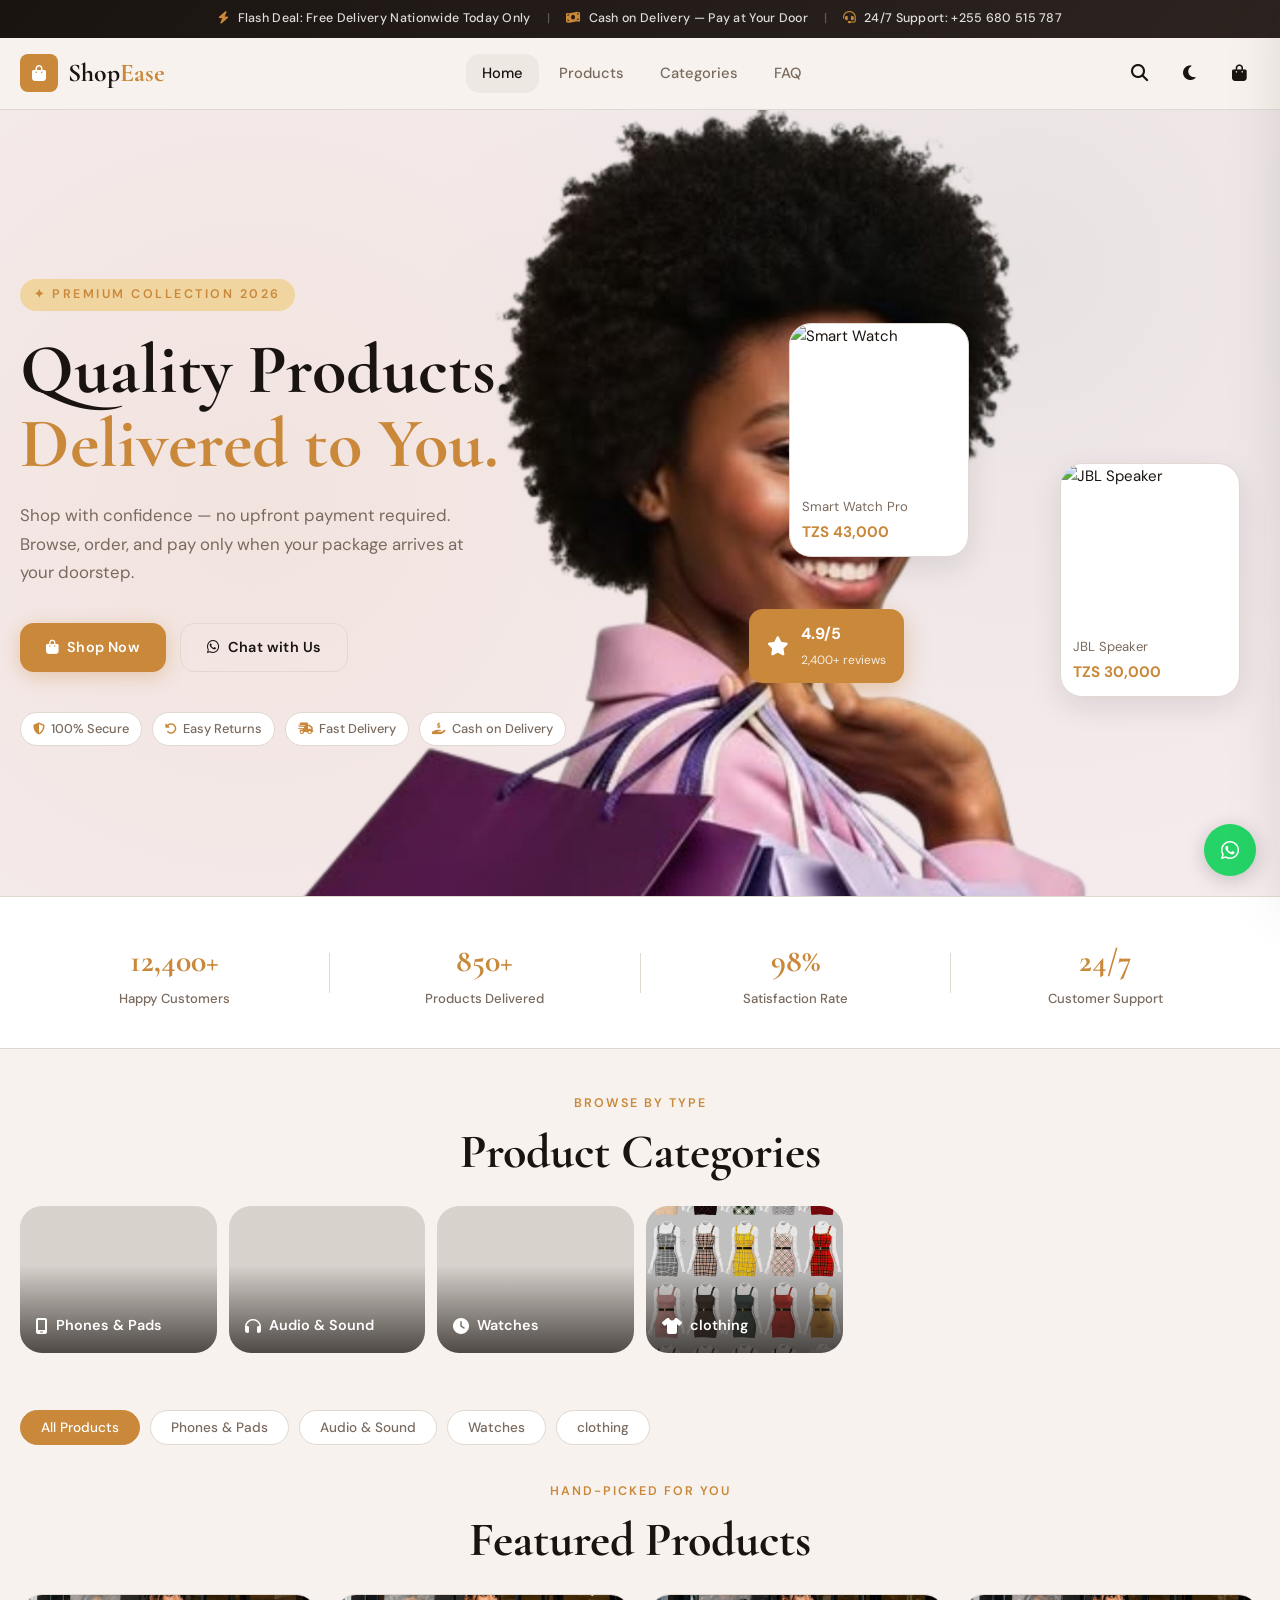
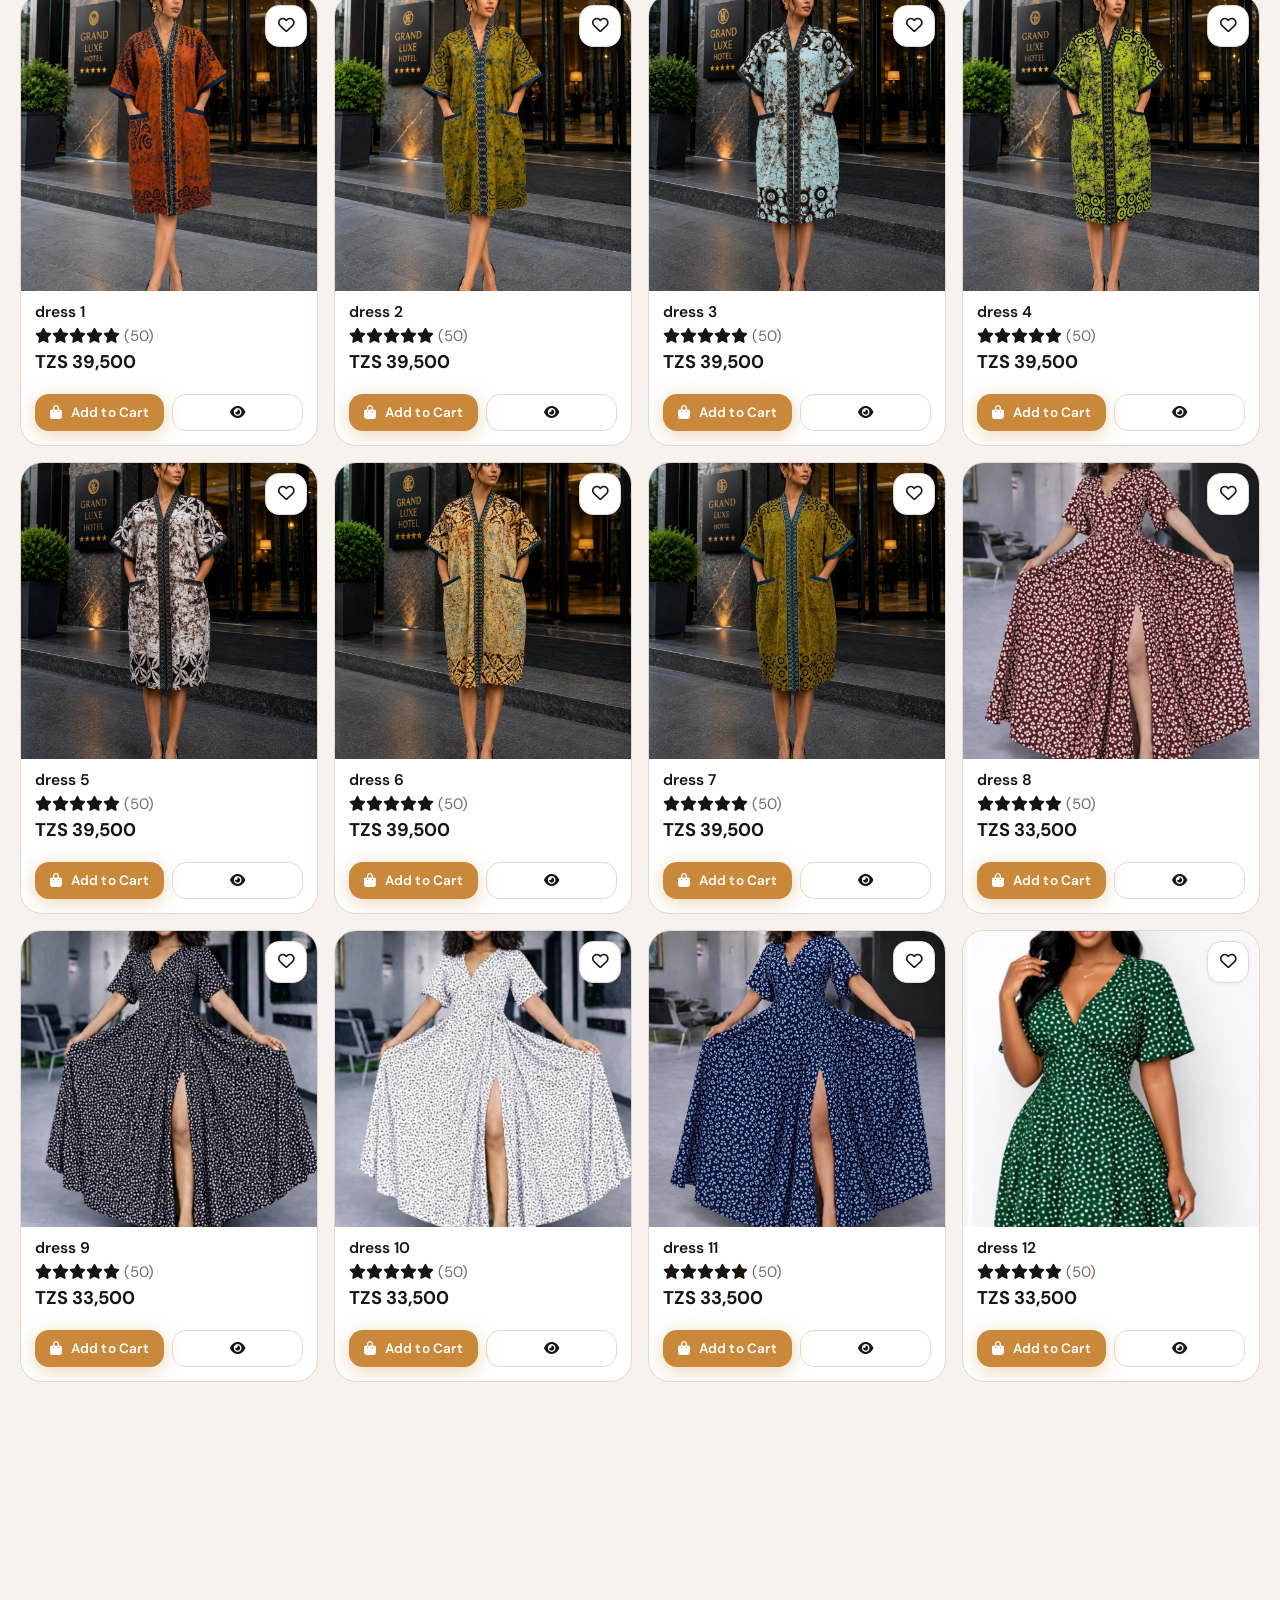
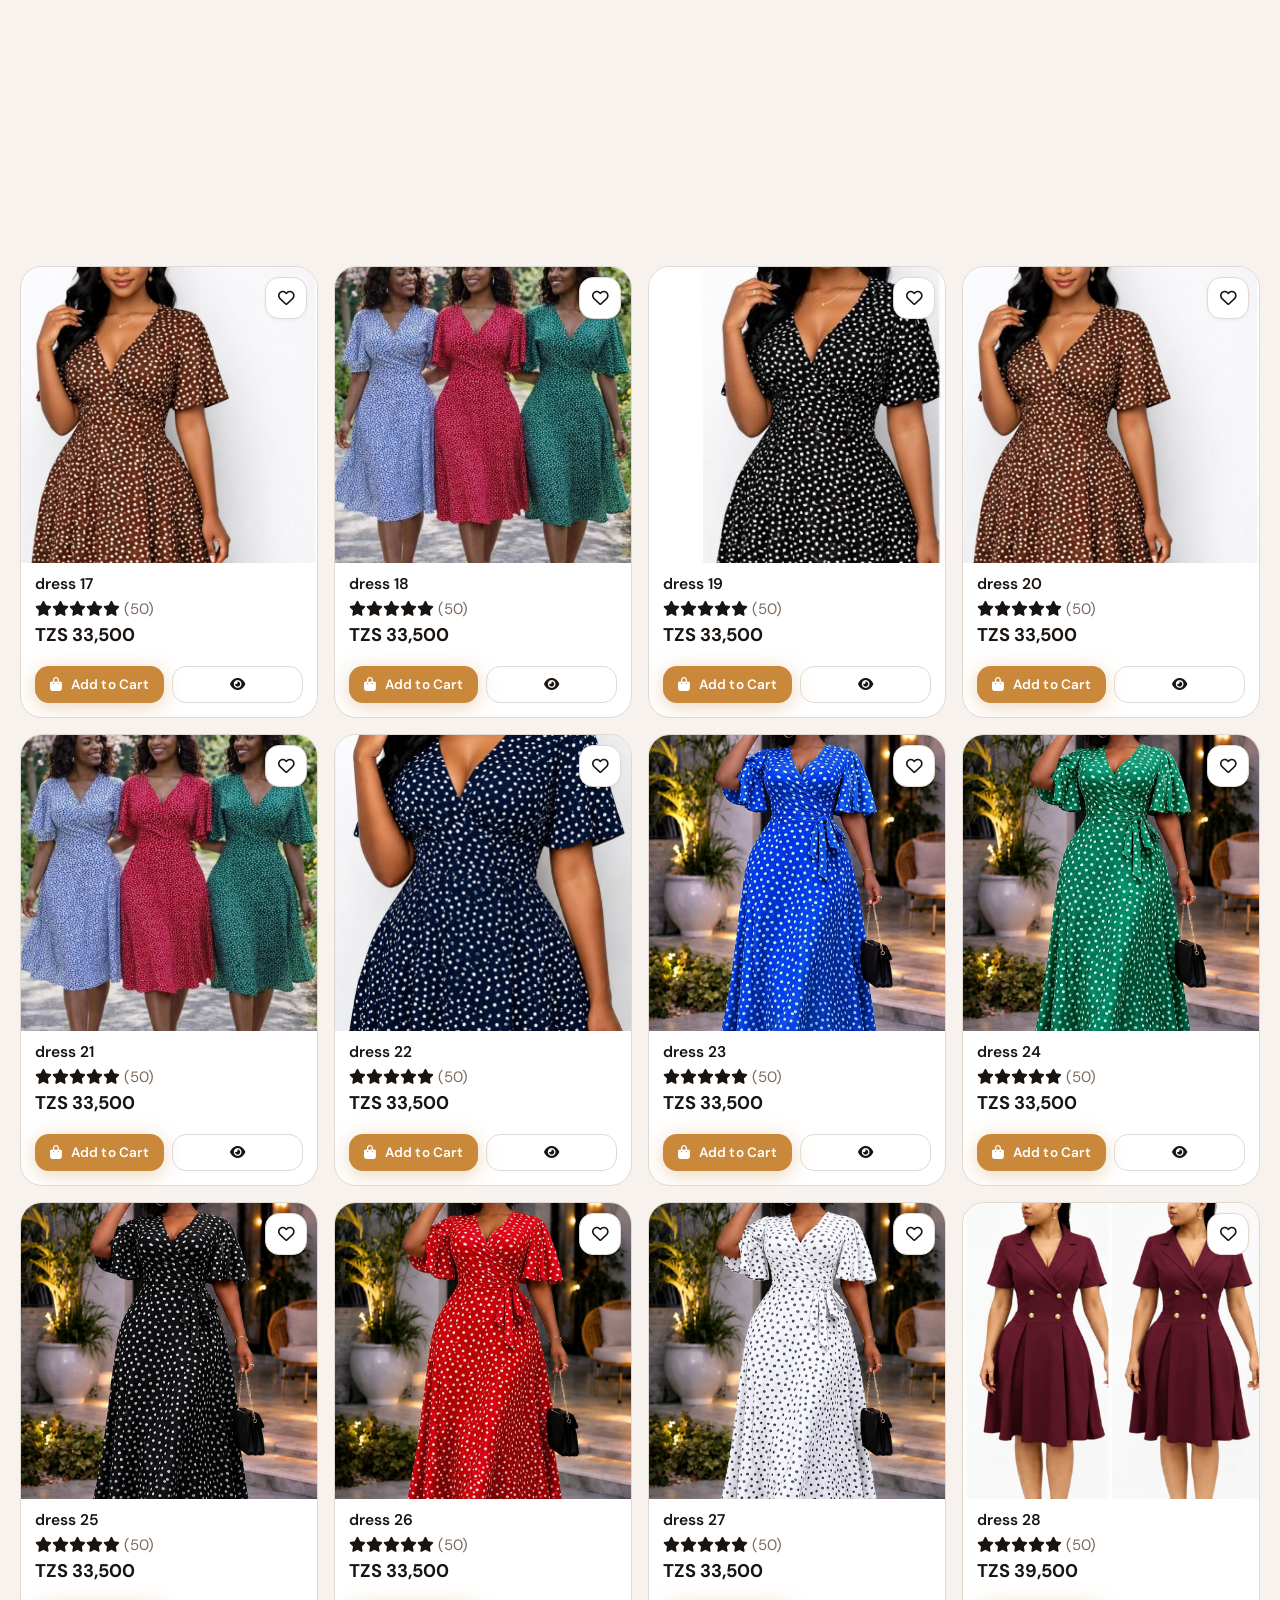
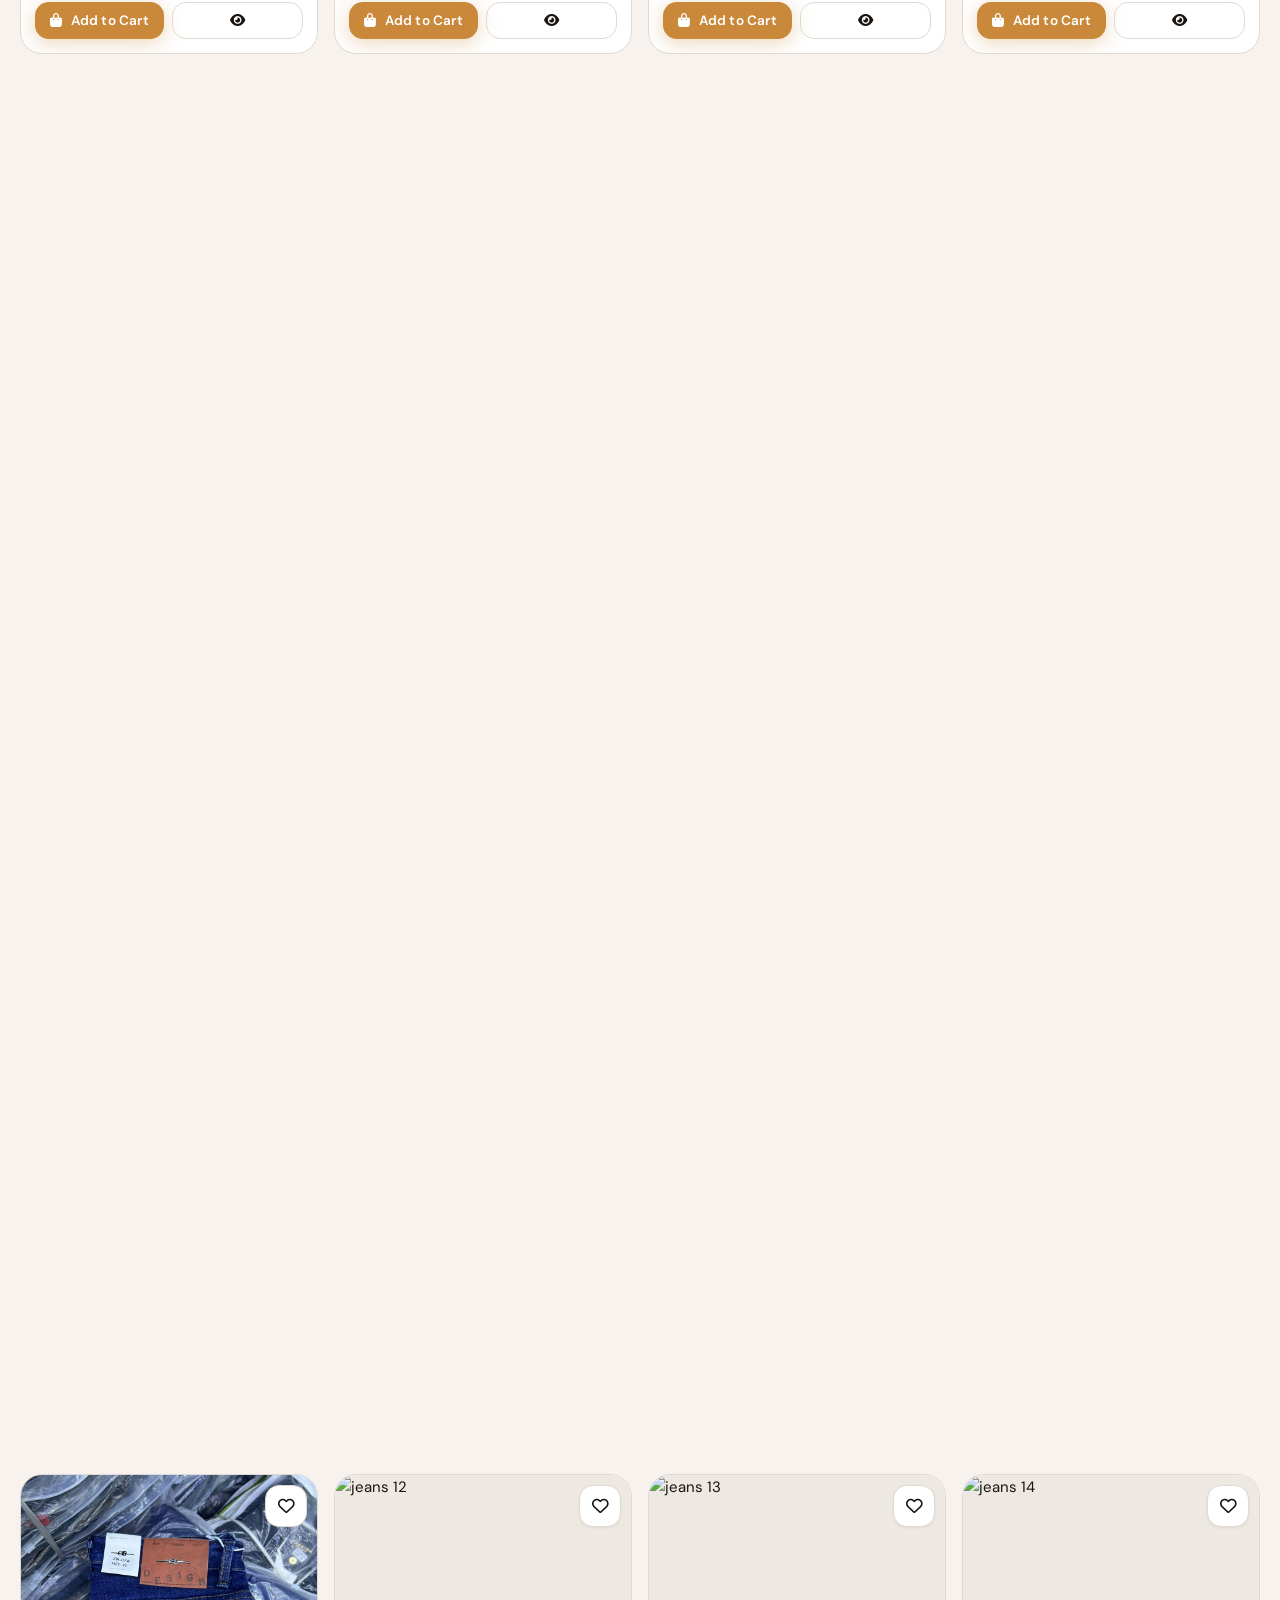
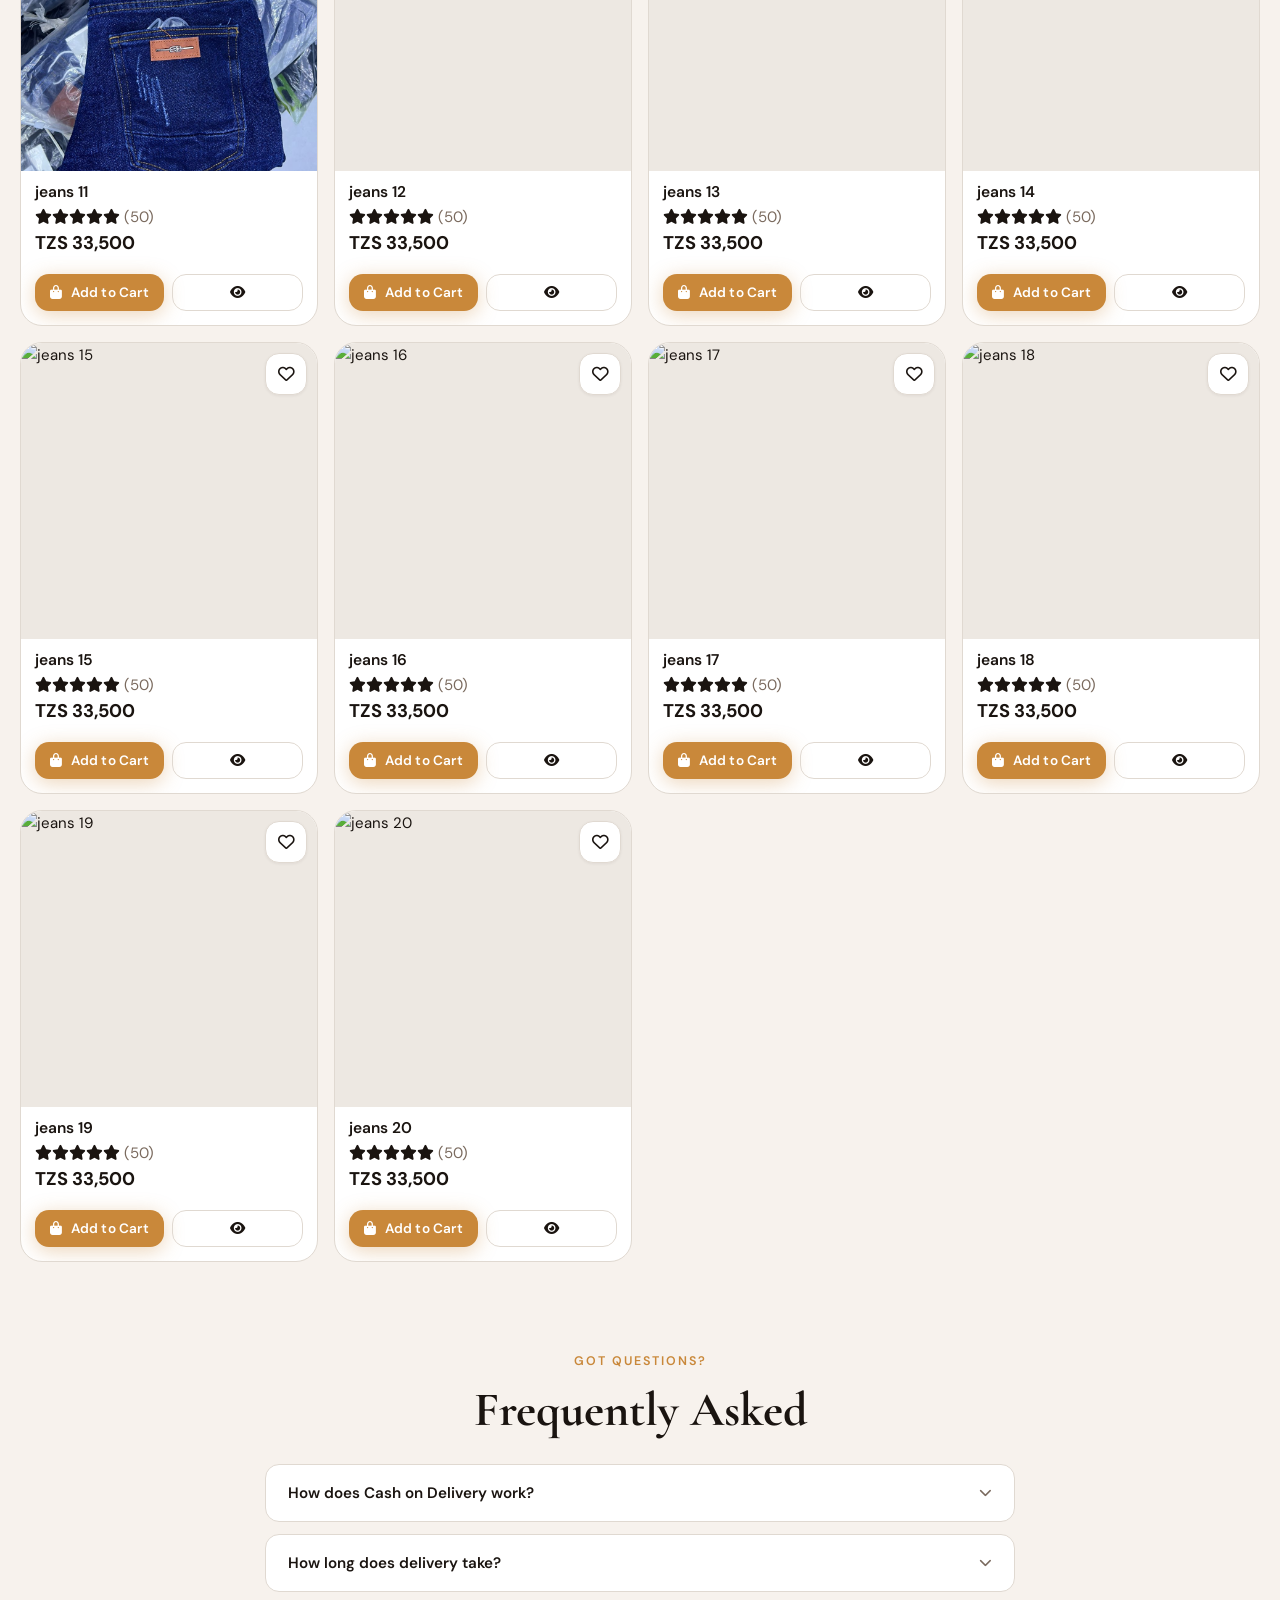
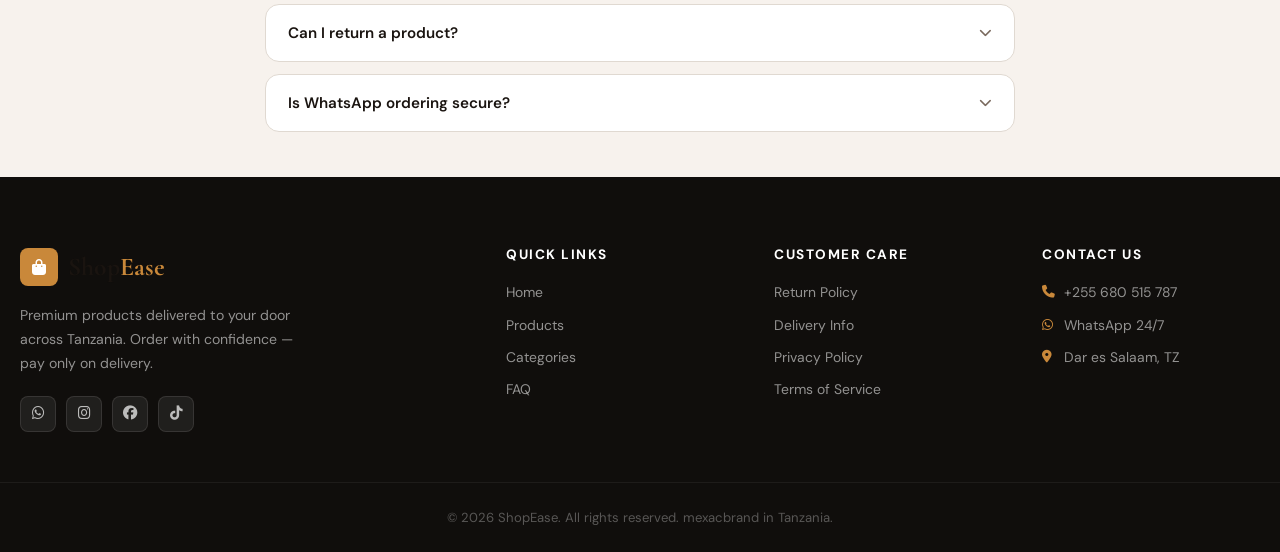
==== index.html @ 26df4ace "Add files via upload" ====
<!DOCTYPE html>
<html lang="en">
<head>
  <meta charset="UTF-8">
  <meta name="viewport" content="width=device-width, initial-scale=1.0">
  <title>ShopEase | Premium Delivery</title>
  <link href="https://fonts.googleapis.com/css2?family=Cormorant+Garamond:wght@400;500;600;700&family=DM+Sans:wght@300;400;500;600&display=swap" rel="stylesheet">
  <link rel="stylesheet" href="https://cdnjs.cloudflare.com/ajax/libs/font-awesome/6.5.2/css/all.min.css">
  <link rel="stylesheet" href="style.css">
</head>
<body>

  <!-- Top Announcement Bar -->
  <div class="top-bar">
    <span><i class="fa-solid fa-bolt"></i> Flash Deal: Free Delivery Nationwide Today Only</span>
    <span class="top-bar-divider">|</span>
    <span><i class="fa-solid fa-money-bill-wave"></i> Cash on Delivery — Pay at Your Door</span>
    <span class="top-bar-divider">|</span>
    <span><i class="fa-solid fa-headset"></i> 24/7 Support: +255 680 515 787</span>
  </div>

  <!-- Header -->
  <header class="site-header" id="siteHeader">
    <nav class="nav container">
      <a href="#" class="brand">
        <span class="brand-icon"><i class="fa-solid fa-bag-shopping"></i></span>
        <span>Shop<em>Ease</em></span>
      </a>

      <ul class="nav-links" id="navLinks">
        <li><a href="#" class="nav-link active">Home</a></li>
        <li><a href="#products" class="nav-link">Products</a></li>
        <li><a href="#categories" class="nav-link">Categories</a></li>
        <li><a href="#faq" class="nav-link">FAQ</a></li>
      </ul>

      <div class="nav-actions">
        <div class="search-wrap">
          <button class="icon-btn" id="searchToggle"><i class="fa-solid fa-magnifying-glass"></i></button>
          <div class="search-dropdown" id="searchDropdown">
            <input type="text" placeholder="Search products..." id="searchInput" autocomplete="off">
            <i class="fa-solid fa-magnifying-glass search-icon-inner"></i>
          </div>
        </div>
        <button class="icon-btn" id="themeToggle" title="Toggle theme"><i class="fa-solid fa-moon"></i></button>
        <button class="icon-btn cart-trigger" id="cartButton">
          <i class="fa-solid fa-bag-shopping"></i>
          <span class="badge" id="cartCount">0</span>
        </button>
        <button class="icon-btn mobile-menu-toggle" id="menuToggle"><i class="fa-solid fa-bars"></i></button>
      </div>
    </nav>
  </header>

  <main>

    <!-- HERO -->
    <section class="hero" id="home">
      <div class="hero-bg-pattern"></div>
      <div class="container hero-inner">
        <div class="hero-text">
          <span class="hero-eyebrow">✦ Premium Collection 2026</span>
          <h1>Quality Products.<br><span class="hero-accent">Delivered to You.</span></h1>
          <p>Shop with confidence — no upfront payment required. Browse, order, and pay only when your package arrives at your doorstep.</p>
          <div class="hero-cta-row">
            <a href="#products" class="btn btn-primary">
              <i class="fa-solid fa-bag-shopping"></i> Shop Now
            </a>
            <a href="https://wa.me/255680515787" class="btn btn-ghost" target="_blank">
              <i class="fa-brands fa-whatsapp"></i> Chat with Us
            </a>
          </div>
          <div class="hero-trust">
            <div class="trust-pill"><i class="fa-solid fa-shield-halved"></i> 100% Secure</div>
            <div class="trust-pill"><i class="fa-solid fa-rotate-left"></i> Easy Returns</div>
            <div class="trust-pill"><i class="fa-solid fa-truck-fast"></i> Fast Delivery</div>
            <div class="trust-pill"><i class="fa-solid fa-hand-holding-dollar"></i> Cash on Delivery</div>
          </div>
        </div>
        <div class="hero-visual">
          <div class="hero-card floating" id="heroCard1">
            <img src="https://images.unsplash.com/photo-1523275335684-37898b6baf30?w=300" alt="Smart Watch">
            <div class="hero-card-body">
              <span>Smart Watch Pro</span>
              <strong>TZS 43,000</strong>
            </div>
          </div>
          <div class="hero-card floating-2" id="heroCard2">
            <img src="https://images.unsplash.com/photo-1608043152269-423dbba4e7e1?w=300" alt="JBL Speaker">
            <div class="hero-card-body">
              <span>JBL Speaker</span>
              <strong>TZS 30,000</strong>
            </div>
          </div>
          <div class="hero-badge-floating">
            <i class="fa-solid fa-star"></i>
            <div>
              <strong>4.9/5</strong>
              <small>2,400+ reviews</small>
            </div>
          </div>
        </div>
      </div>
      <!-- Live order ticker -->
      <div class="live-ticker" id="liveOrder"></div>
    </section>

    <!-- STATS -->
    <section class="stats-bar">
      <div class="container stats-inner">
        <div class="stat-item">
          <strong data-count="12400">12,400+</strong>
          <span>Happy Customers</span>
        </div>
        <div class="stat-sep"></div>
        <div class="stat-item">
          <strong data-count="850">850+</strong>
          <span>Products Delivered</span>
        </div>
        <div class="stat-sep"></div>
        <div class="stat-item">
          <strong data-count="98">98%</strong>
          <span>Satisfaction Rate</span>
        </div>
        <div class="stat-sep"></div>
        <div class="stat-item">
          <strong data-count="24">24/7</strong>
          <span>Customer Support</span>
        </div>
      </div>
    </section>

    <!-- CATEGORIES -->
    <section class="section" id="categories">
      <div class="container">
        <div class="section-header">
          <p class="section-label">Browse by Type</p>
          <h2>Product Categories</h2>
        </div>
        <div class="category-grid" id="categoryGrid"></div>
      </div>
    </section>

    <!-- FILTER CHIPS -->
    <section class="container filter-section">
      <div class="filter-chips" id="filterChips"></div>
    </section>

    <!-- PRODUCTS GRID -->
    <section class="section container" id="products">
      <div class="section-header">
        <p class="section-label">Hand-Picked for You</p>
        <h2>Featured Products</h2>
      </div>
      <div class="product-grid" id="productGrid"></div>
    </section>

 

    <!-- FAQ -->
    <section class="section container" id="faq">
      <div class="section-header">
        <p class="section-label">Got Questions?</p>
        <h2>Frequently Asked</h2>
      </div>
      <div class="faq-list">
        <div class="faq-item">
          <button class="faq-q">How does Cash on Delivery work? <i class="fa-solid fa-chevron-down"></i></button>
          <div class="faq-a"><p>You order online, we deliver to your location, and you pay cash only after you've inspected and accepted the product. Zero risk to you.</p></div>
        </div>
        <div class="faq-item">
          <button class="faq-q">How long does delivery take? <i class="fa-solid fa-chevron-down"></i></button>
          <div class="faq-a"><p>Delivery within Dar es Salaam takes 1-2 business days. Upcountry deliveries take 2-4 business days.</p></div>
        </div>
        <div class="faq-item">
          <button class="faq-q">Can I return a product? <i class="fa-solid fa-chevron-down"></i></button>
          <div class="faq-a"><p>Yes! If you're not satisfied within 48 hours of delivery, contact us on WhatsApp and we'll arrange a return or exchange.</p></div>
        </div>
        <div class="faq-item">
          <button class="faq-q">Is WhatsApp ordering secure? <i class="fa-solid fa-chevron-down"></i></button>
          <div class="faq-a"><p>Absolutely. Your order details are sent directly to our WhatsApp business account. We never store payment information.</p></div>
        </div>
      </div>
    </section>

  </main>

  <!-- ============= QUICK VIEW MODAL ============= -->
  <div class="modal" id="quickViewModal">
    <div class="modal-head">
      <h3>Quick View</h3>
      <button class="icon-btn close-btn" onclick="closeAllModals()"><i class="fa-solid fa-xmark"></i></button>
    </div>
    <div class="quickview-layout">
      <div class="quickview-img">
        <img id="qvImage" src="" alt="Product">
        <span class="qv-badge" id="qvBadge"></span>
      </div>
      <div class="quickview-info">
        <h2 id="qvTitle">Product Name</h2>
        <div class="qv-rating" id="qvRating"></div>
        <div class="qv-price-wrap">
          <span class="qv-price" id="qvPrice">TZS 0</span>
          <span class="qv-old-price" id="qvOldPrice"></span>
        </div>
        <p class="qv-desc">Premium quality product. Order now and receive within 1–3 business days. Pay cash on delivery — zero risk.</p>
        <div class="qv-qty-row">
          <span>Qty:</span>
          <div class="qty-control">
            <button onclick="changeQvQty(-1)">−</button>
            <span id="qvQty">1</span>
            <button onclick="changeQvQty(1)">+</button>
          </div>
        </div>
        <button class="btn btn-primary full" id="qvAddToCartBtn">
          <i class="fa-solid fa-bag-shopping"></i> Add to Cart
        </button>
        <button class="btn btn-ghost full" id="qvOrderNowBtn">
          <i class="fa-brands fa-whatsapp"></i> Order via WhatsApp
        </button>
      </div>
    </div>
  </div>

  <!-- ============= ORDER FORM MODAL ============= -->
  <div class="modal modal-wide" id="orderModal">
    <div class="modal-head">
      <h3><i class="fa-brands fa-whatsapp" style="color:#25d366"></i> Complete Your Order</h3>
      <button class="icon-btn close-btn" onclick="closeAllModals()"><i class="fa-solid fa-xmark"></i></button>
    </div>
    <div class="order-summary-strip" id="orderItemsSummary"></div>
    <form class="order-form" id="orderForm" onsubmit="handleOrderSubmission(event)">
      <div class="form-row">
        <div class="form-group">
          <label>Full Name <span class="req">*</span></label>
          <input type="text" id="customerName" placeholder="e.g. John Mwamba" required>
        </div>
        <div class="form-group">
          <label>Phone Number <span class="req">*</span></label>
          <input type="tel" id="customerPhone" placeholder="+255 700 000 000" required>
        </div>
      </div>
      <div class="form-group">
        <label>Delivery Address <span class="req">*</span></label>
        <input type="text" id="customerAddress" placeholder="Street, Area, City e.g. Sinza, Dar es Salaam" required>
      </div>
      <div class="form-group">
        <label>Additional Notes</label>
        <textarea id="customerNotes" placeholder="Colour preference, specific instructions..."></textarea>
      </div>
      <div class="form-info-box">
        <i class="fa-solid fa-circle-info"></i>
        <p>By submitting, you agree to our Cash on Delivery policy. You will receive an SMS confirmation shortly after your order is placed.</p>
      </div>
      <button type="submit" class="btn btn-primary full btn-submit">
        <i class="fa-brands fa-whatsapp"></i> Send Order via WhatsApp
      </button>
    </form>
  </div>

  <!-- ============= CART SIDEBAR ============= -->
  <aside class="cart-sidebar" id="cartSidebar">
    <div class="cart-head">
      <h2><i class="fa-solid fa-bag-shopping"></i> Your Cart</h2>
      <button class="icon-btn" id="closeCart"><i class="fa-solid fa-xmark"></i></button>
    </div>
    <div class="cart-items" id="cartItems">
      <div class="cart-empty">
        <i class="fa-solid fa-bag-shopping"></i>
        <p>Your cart is empty</p>
        <a href="#products" onclick="closeAllModals()" class="btn btn-primary">Start Shopping</a>
      </div>
    </div>
    <div class="cart-foot" id="cartFoot" style="display:none;">
      <div class="cart-total-row">
        <span>Subtotal</span>
        <strong id="cartTotal">TZS 0</strong>
      </div>
      <p class="cart-note"><i class="fa-solid fa-truck-fast"></i> Free delivery · Cash on Delivery</p>
      <button class="btn btn-primary full" id="checkoutButton">
        <i class="fa-solid fa-arrow-right"></i> Proceed to Order
      </button>
    </div>
  </aside>

  <div class="overlay" id="overlay"></div>

  <!-- TOAST STACK -->
  <div class="toast-stack" id="toastStack"></div>

  <!-- SMS Sent Confirmation Overlay -->
  <div class="sms-confirm" id="smsConfirm" style="display:none;">
    <div class="sms-confirm-box">
      <div class="sms-anim">
        <i class="fa-solid fa-check-circle"></i>
      </div>
      <h3>Order Sent! 🎉</h3>
      <p>Your order has been submitted via WhatsApp. You'll receive an <strong>SMS confirmation</strong> shortly!</p>
      <button class="btn btn-primary" onclick="document.getElementById('smsConfirm').style.display='none'">Continue Shopping</button>
    </div>
  </div>

  <!-- FLOATING ACTIONS -->
  <div class="floating-actions">
    <a class="float-btn whatsapp-btn" href="https://wa.me/255680515787" target="_blank" title="Chat on WhatsApp">
      <i class="fa-brands fa-whatsapp"></i>
    </a>
    <button class="float-btn back-top" id="backTop" title="Back to top" style="display:none;">
      <i class="fa-solid fa-arrow-up"></i>
    </button>
  </div>

  <!-- FOOTER -->
  <footer class="site-footer">
    <div class="container footer-grid">
      <div class="footer-brand">
        <a href="#" class="brand footer-logo">
          <span class="brand-icon"><i class="fa-solid fa-bag-shopping"></i></span>
          <span>Shop<em>Ease</em></span>
        </a>
        <p>Premium products delivered to your door across Tanzania. Order with confidence — pay only on delivery.</p>
        <div class="footer-social">
          <a href="https://wa.me/255680515787" target="_blank"><i class="fa-brands fa-whatsapp"></i></a>
          <a href="#"><i class="fa-brands fa-instagram"></i></a>
          <a href="#"><i class="fa-brands fa-facebook"></i></a>
          <a href="#"><i class="fa-brands fa-tiktok"></i></a>
        </div>
      </div>
      <div class="footer-col">
        <h4>Quick Links</h4>
        <ul class="footer-links">
          <li><a href="#">Home</a></li>
          <li><a href="#products">Products</a></li>
          <li><a href="#categories">Categories</a></li>
          <li><a href="#faq">FAQ</a></li>
        </ul>
      </div>
      <div class="footer-col">
        <h4>Customer Care</h4>
        <ul class="footer-links">
          <li><a href="#">Return Policy</a></li>
          <li><a href="#">Delivery Info</a></li>
          <li><a href="#">Privacy Policy</a></li>
          <li><a href="#">Terms of Service</a></li>
        </ul>
      </div>
      <div class="footer-col">
        <h4>Contact Us</h4>
        <ul class="footer-links">
          <li><i class="fa-solid fa-phone"></i> +255 680 515 787</li>
          <li><i class="fa-brands fa-whatsapp"></i> WhatsApp 24/7</li>
          <li><i class="fa-solid fa-location-dot"></i> Dar es Salaam, TZ</li>
        </ul>
      </div>
    </div>
    <div class="footer-bottom">
      <p>© 2026 ShopEase. All rights reserved. mexacbrand in Tanzania.</p>
    </div>
  </footer>

  <script src="products.js"></script>

  <script src="script.js"></script>
</body>

</body>
</html>
---- style.css ----
/* ================================================
   SHOPEASE — PREMIUM ECOMMERCE 2026
   Aesthetic: Dark Luxury / Warm Cream
   Fonts: Cormorant Garamond (headings) + DM Sans (body)
   ================================================ */

:root {
  --bg: #F7F2ED;
  --surface: #FFFFFF;
  --surface-2: #EDE8E2;
  --surface-3: #F0EBE5;

  --text: #1A1410;
  --text-2: #3D2E24;
  --muted: #7A6A5E;
  --line: #E0D9D1;

  --primary: #C9883A;
  --primary-dark: #A66C27;
  --primary-light: #F0D5A0;
  --accent: #2D5652;
  --accent-light: #E0EDEC;
  --danger: #C0392B;
  --success: #27AE60;

  --radius-sm: 8px;
  --radius: 14px;
  --radius-lg: 22px;
  --radius-xl: 32px;

  --shadow-xs: 0 1px 3px rgba(26,20,16,0.06);
  --shadow-sm: 0 4px 12px rgba(26,20,16,0.08);
  --shadow-md: 0 10px 30px rgba(26,20,16,0.10);
  --shadow-lg: 0 20px 60px rgba(26,20,16,0.14);

  --header-height: 72px;
  --transition: 0.3s cubic-bezier(0.4, 0, 0.2, 1);
}

.dark {
  --bg: #12100E;
  --surface: #1E1A17;
  --surface-2: #2A2420;
  --surface-3: #241F1B;
  --text: #F5EDE4;
  --text-2: #C8B8A8;
  --muted: #8A7A6E;
  --line: #2E2822;
  --primary-light: #3A2D1A;
  --accent-light: #1A2E2C;
  --shadow-sm: 0 4px 12px rgba(0,0,0,0.25);
  --shadow-md: 0 10px 30px rgba(0,0,0,0.35);
  --shadow-lg: 0 20px 60px rgba(0,0,0,0.5);
}

*, *::before, *::after {
  box-sizing: border-box;
  margin: 0;
  padding: 0;
}

html { scroll-behavior: smooth; }

body {
  font-family: 'DM Sans', sans-serif;
  background: var(--bg);
  color: var(--text);
  overflow-x: hidden;
  font-size: 15px;
  line-height: 1.6;
  transition: background var(--transition), color var(--transition);
}

h1, h2, h3, h4 {
  font-family: 'Cormorant Garamond', serif;
  line-height: 1.2;
}

img { max-width: 100%; display: block; }
a { text-decoration: none; color: inherit; }
button { cursor: pointer; font-family: inherit; }

.container {
  width: min(100% - 40px, 1240px);
  margin-inline: auto;
}

/* ====== TOP BAR ====== */
.top-bar {
  background: linear-gradient(135deg, #1A1410 0%, #2D2420 100%);
  color: rgba(255,255,255,0.85);
  padding: 9px 20px;
  font-size: 0.78rem;
  font-weight: 500;
  letter-spacing: 0.3px;
  display: flex;
  align-items: center;
  justify-content: center;
  gap: 16px;
  flex-wrap: wrap;
}

.top-bar i { color: var(--primary); margin-right: 5px; }
.top-bar-divider { opacity: 0.3; display: none; }
@media (min-width: 700px) { .top-bar-divider { display: inline; } }

/* ====== HEADER ====== */
.site-header {
  position: sticky;
  top: 0;
  height: var(--header-height);
  display: flex;
  align-items: center;
  background: rgba(247, 242, 237, 0.92);
  backdrop-filter: blur(20px);
  -webkit-backdrop-filter: blur(20px);
  border-bottom: 1px solid var(--line);
  z-index: 200;
  transition: background var(--transition), border-color var(--transition), box-shadow 0.3s;
}

.dark .site-header {
  background: rgba(18, 16, 14, 0.92);
}

.site-header.scrolled {
  box-shadow: var(--shadow-md);
}

.nav {
  display: flex;
  align-items: center;
  gap: 20px;
  justify-content: space-between;
}

/* Brand */
.brand {
  display: flex;
  align-items: center;
  gap: 10px;
  font-family: 'Cormorant Garamond', serif;
  font-size: 1.6rem;
  font-weight: 700;
  color: var(--text);
  white-space: nowrap;
}

.brand em {
  font-style: normal;
  color: var(--primary);
}

.brand-icon {
  width: 38px;
  height: 38px;
  background: var(--primary);
  color: #fff;
  border-radius: var(--radius-sm);
  display: flex;
  align-items: center;
  justify-content: center;
  font-size: 1rem;
}

/* Nav Links */
.nav-links {
  display: flex;
  gap: 4px;
  list-style: none;
  flex: 1;
  justify-content: center;
}

.nav-link {
  padding: 8px 16px;
  border-radius: var(--radius);
  font-size: 0.92rem;
  font-weight: 500;
  color: var(--muted);
  transition: all var(--transition);
  display: block;
}

.nav-link:hover, .nav-link.active {
  color: var(--text);
  background: var(--surface-2);
}

/* Nav Actions */
.nav-actions {
  display: flex;
  align-items: center;
  gap: 8px;
}

.icon-btn {
  background: none;
  border: none;
  width: 42px;
  height: 42px;
  border-radius: var(--radius);
  display: flex;
  align-items: center;
  justify-content: center;
  font-size: 1.05rem;
  color: var(--text);
  transition: all var(--transition);
  position: relative;
}

.icon-btn:hover { background: var(--surface-2); }

.badge {
  position: absolute;
  top: 4px;
  right: 4px;
  background: var(--primary);
  color: #fff;
  font-size: 0.65rem;
  font-weight: 700;
  min-width: 18px;
  height: 18px;
  border-radius: 9px;
  display: flex;
  align-items: center;
  justify-content: center;
  padding: 0 4px;
  line-height: 1;
}

/* Search Dropdown */
.search-wrap { position: relative; }

.search-dropdown {
  position: absolute;
  top: calc(100% + 10px);
  right: 0;
  background: var(--surface);
  border: 1px solid var(--line);
  border-radius: var(--radius);
  box-shadow: var(--shadow-md);
  width: 280px;
  padding: 8px 12px;
  display: flex;
  align-items: center;
  gap: 8px;
  opacity: 0;
  visibility: hidden;
  transform: translateY(-8px);
  transition: all var(--transition);
  z-index: 100;
}

.search-dropdown.open {
  opacity: 1;
  visibility: visible;
  transform: translateY(0);
}

.search-dropdown input {
  flex: 1;
  border: none;
  background: none;
  font-size: 0.9rem;
  color: var(--text);
  outline: none;
  font-family: inherit;
}

.search-dropdown input::placeholder { color: var(--muted); }
.search-icon-inner { color: var(--muted); font-size: 0.85rem; }

/* Mobile menu toggle */
.mobile-menu-toggle { display: none; }

@media (max-width: 768px) {
  .mobile-menu-toggle { display: flex; }
  .nav-links {
    display: none;
    position: fixed;
    top: var(--header-height);
    left: 0;
    right: 0;
    background: var(--surface);
    flex-direction: column;
    padding: 20px;
    border-bottom: 1px solid var(--line);
    gap: 4px;
    z-index: 200;
  }
  .nav-links.open { display: flex; }
}

/* ====== BUTTONS ====== */
.btn {
  display: inline-flex;
  align-items: center;
  justify-content: center;
  gap: 8px;
  padding: 12px 26px;
  border-radius: var(--radius);
  font-weight: 600;
  font-size: 0.9rem;
  border: none;
  transition: all var(--transition);
  cursor: pointer;
  letter-spacing: 0.2px;
}

.btn-primary {
  background: var(--primary);
  color: #fff;
  box-shadow: 0 4px 20px rgba(201, 136, 58, 0.35);
}

.btn-primary:hover {
  background: var(--primary-dark);
  transform: translateY(-1px);
  box-shadow: 0 6px 25px rgba(201, 136, 58, 0.45);
}

.btn-ghost {
  background: transparent;
  color: var(--text);
  border: 1.5px solid var(--line);
}

.btn-ghost:hover {
  background: var(--surface-2);
  border-color: var(--muted);
}

.full { width: 100%; }


/* ====== SECTION COMMON ====== */
.section { padding: 45px 0; } /* Reduces top/bottom gap between large sections */

.section-header {
  text-align: center;
  margin-bottom: 24px; /* Pulls the section title closer to the products below it */
}



.section-label {
  font-size: 0.78rem;
  font-weight: 600;
  letter-spacing: 2px;
  text-transform: uppercase;
  color: var(--primary);
  margin-bottom: 10px;
}

.section-header h2 {
  font-size: clamp(2rem, 4vw, 3rem);
  color: var(--text);
}

/* ====== HERO ====== */
.hero {
  position: relative;
  min-height: calc(100vh - var(--header-height) - 42px);
  display: flex;
  align-items: center;
  overflow: hidden;
  background: var(--bg);
background-image:url(hero-bg.jpg) ;
background-size: cover;
  padding: 80px 0 60px;
}

.hero-bg-pattern {
  position: absolute;
  inset: 0;
  background-image:
    radial-gradient(circle at 20% 50%, rgba(201,136,58,0.08) 0%, transparent 50%),
    radial-gradient(circle at 80% 20%, rgba(45,86,82,0.06) 0%, transparent 50%);
  pointer-events: none;
}

.hero-inner {
  display: grid;
  grid-template-columns: 1.1fr 0.9fr;
  gap: 60px;
  align-items: center;
  position: relative;
  z-index: 1;
}

.hero-eyebrow {
  display: inline-block;
  font-size: 0.78rem;
  font-weight: 600;
  letter-spacing: 2.5px;
  text-transform: uppercase;
  color: var(--primary);
  background: var(--primary-light);
  padding: 6px 14px;
  border-radius: 20px;
  margin-bottom: 22px;
}

.dark .hero-eyebrow { background: var(--primary-light); color: var(--primary); }

.hero h1 {
  font-size: clamp(2.8rem, 5.5vw, 5rem);
  font-weight: 700;
  line-height: 1.05;
  color: var(--text);
  margin-bottom: 20px;
}

.hero-accent {
  color: var(--primary);
  position: relative;
}

.hero p {
  font-size: 1.05rem;
  color: var(--muted);
  max-width: 480px;
  margin-bottom: 36px;
  line-height: 1.7;
}

.hero-cta-row {
  display: flex;
  gap: 14px;
  flex-wrap: wrap;
  margin-bottom: 40px;
}

.hero-trust {
  display: flex;
  gap: 10px;
  flex-wrap: wrap;
}

.trust-pill {
  display: flex;
  align-items: center;
  gap: 6px;
  font-size: 0.8rem;
  font-weight: 500;
  color: var(--muted);
  background: var(--surface);
  border: 1px solid var(--line);
  padding: 6px 12px;
  border-radius: 20px;
}

.trust-pill i { color: var(--primary); font-size: 0.75rem; }

/* Hero Visual */
.hero-visual {
  position: relative;
  height: 460px;
}

.hero-card {
  position: absolute;
  background: var(--surface);
  border: 1px solid var(--line);
  border-radius: var(--radius-lg);
  overflow: hidden;
  box-shadow: var(--shadow-md);
  width: 180px;
}

.hero-card img {
  width: 100%;
  height: 160px;
  object-fit: cover;
}

.hero-card-body {
  padding: 12px;
  display: flex;
  flex-direction: column;
  gap: 3px;
}

.hero-card-body span { font-size: 0.82rem; color: var(--muted); }
.hero-card-body strong { font-size: 0.95rem; color: var(--primary); font-weight: 700; }

#heroCard1 { top: 40px; left: 60px; }
#heroCard2 { top: 180px; right: 20px; }

.hero-badge-floating {
  position: absolute;
  bottom: 60px;
  left: 20px;
  background: var(--primary);
  color: #fff;
  border-radius: var(--radius);
  padding: 12px 18px;
  display: flex;
  align-items: center;
  gap: 12px;
  box-shadow: 0 8px 25px rgba(201,136,58,0.4);
}

.hero-badge-floating i { font-size: 1.2rem; }
.hero-badge-floating strong { display: block; font-size: 1rem; font-weight: 700; }
.hero-badge-floating small { font-size: 0.75rem; opacity: 0.85; }

@keyframes float1 {
  0%, 100% { transform: translateY(0px); }
  50% { transform: translateY(-12px); }
}
@keyframes float2 {
  0%, 100% { transform: translateY(-8px); }
  50% { transform: translateY(6px); }
}

.floating { animation: float1 5s ease-in-out infinite; }
.floating-2 { animation: float2 6s ease-in-out infinite; }

/* Live ticker */
.live-ticker {
  position: absolute;
  bottom: 24px;
  left: 50%;
  transform: translateX(-50%);
  z-index: 5;
  opacity: 0;
  transition: opacity 0.4s;
}

.live-ticker.show { opacity: 1; }

.live-ticker-inner {
  background: var(--surface);
  border: 1px solid var(--line);
  padding: 10px 18px;
  border-radius: 30px;
  box-shadow: var(--shadow-sm);
  display: flex;
  align-items: center;
  gap: 10px;
  font-size: 0.83rem;
  white-space: nowrap;
}

.live-ticker-inner i { color: var(--success); }
.live-ticker-inner strong { color: var(--text); }

@media (max-width: 900px) {
  .hero-inner { grid-template-columns: 1fr; gap: 40px; }
  .hero-visual { display: none; }
  .hero h1 { font-size: clamp(2.2rem, 8vw, 3.5rem); }
}

/* ====== STATS BAR ====== */
.stats-bar {
  background: var(--surface);
  border-top: 1px solid var(--line);
  border-bottom: 1px solid var(--line);
  padding: 28px 0;
}

.stats-inner {
  display: flex;
  align-items: center;
  justify-content: center;
  gap: 0;
  flex-wrap: wrap;
}

.stat-item {
  flex: 1;
  min-width: 120px;
  text-align: center;
  padding: 10px 20px;
}

.stat-item strong {
  display: block;
  font-family: 'Cormorant Garamond', serif;
  font-size: 2rem;
  font-weight: 700;
  color: var(--primary);
}

.stat-item span { font-size: 0.82rem; color: var(--muted); font-weight: 500; }
.stat-sep { width: 1px; height: 40px; background: var(--line); }

@media (max-width: 600px) { .stat-sep { display: none; } }

/* ====== CATEGORIES ====== */
.category-grid {
  display: grid;
  grid-template-columns: repeat(auto-fill, minmax(180px, 1fr));
  gap: 12px; /* Pulls categories/features closer */
}


.category-card {
  border-radius: var(--radius-lg);
  overflow: hidden;
  aspect-ratio: 4/3;
  position: relative;
  cursor: pointer;
  background: var(--surface-2) center/cover no-repeat;
  transition: transform var(--transition), box-shadow var(--transition);
}

.category-card::after {
  content: '';
  position: absolute;
  inset: 0;
  background: linear-gradient(to top, rgba(26,20,16,0.75) 0%, rgba(26,20,16,0.1) 60%);
  transition: background var(--transition);
}

.category-card:hover { transform: translateY(-4px); box-shadow: var(--shadow-md); }
.category-card:hover::after { background: linear-gradient(to top, rgba(201,136,58,0.85) 0%, rgba(26,20,16,0.2) 70%); }

.category-card-inner {
  position: absolute;
  bottom: 0;
  left: 0;
  right: 0;
  padding: 16px;
  z-index: 1;
  color: #fff;
  display: flex;
  align-items: center;
  gap: 8px;
}

.category-card-inner i { font-size: 1rem; }
.category-card-inner strong { font-size: 0.9rem; font-weight: 600; }

/* ====== FILTER CHIPS ====== */
.filter-section { margin-bottom: -20px; }

.filter-chips {
  display: flex;
  gap: 10px;
  flex-wrap: wrap;
  padding: 12px 0;
}

.chip {
  padding: 8px 20px;
  border-radius: 20px;
  font-size: 0.85rem;
  font-weight: 500;
  border: 1.5px solid var(--line);
  background: var(--surface);
  color: var(--muted);
  cursor: pointer;
  transition: all var(--transition);
}

.chip:hover { border-color: var(--primary); color: var(--primary); }
.chip.active { background: var(--primary); border-color: var(--primary); color: #fff; }

.product-grid {
  display: grid;
  grid-template-columns: repeat(auto-fill, minmax(270px, 1fr));
  gap: 16px; /* Tighter gap between products */
}


.product-card {
  background: var(--surface);
  border: 1px solid var(--line);
  border-radius: var(--radius-lg);
  overflow: hidden;
  transition: transform var(--transition), box-shadow var(--transition);
  display: flex;
  flex-direction: column;
}

.product-card:hover {
  transform: translateY(-6px);
  box-shadow: var(--shadow-md);
}

.product-media {
  position: relative;
  aspect-ratio: 1;
  background: var(--surface-2);
  overflow: hidden;
}

.product-media img {
  width: 100%;
  height: 100%;
  object-fit: cover;
  transition: transform 0.5s cubic-bezier(0.4,0,0.2,1);
}

.product-card:hover .product-media img { transform: scale(1.06); }

.product-media .discount-tag {
  position: absolute;
  top: 14px;
  left: 14px;
  background: var(--danger);
  color: #fff;
  font-size: 0.72rem;
  font-weight: 700;
  padding: 4px 10px;
  border-radius: 20px;
  z-index: 2;
  text-transform: uppercase;
  letter-spacing: 0.5px;
}

.wishlist-btn {
  position: absolute;
  top: 10px;
  right: 10px;
  z-index: 2;
  background: var(--surface) !important;
  border: 1px solid var(--line) !important;
  box-shadow: var(--shadow-xs);
}

.wishlist-btn.active { color: var(--danger) !important; }

/* Quick View Overlay */
.qv-overlay {
  position: absolute;
  bottom: 0;
  left: 0;
  right: 0;
  background: linear-gradient(to top, rgba(26,20,16,0.9), transparent);
  padding: 20px 16px 16px;
  display: flex;
  justify-content: center;
  transform: translateY(100%);
  transition: transform var(--transition);
}

.product-media:hover .qv-overlay { transform: translateY(0); }

.btn-qv {
  background: #fff;
  color: var(--text);
  border: none;
  padding: 8px 20px;
  border-radius: 20px;
  font-size: 0.82rem;
  font-weight: 600;
  cursor: pointer;
  transition: all var(--transition);
}

.btn-qv:hover { background: var(--primary); color: #fff; }

/* Product Body */
.product-body {
  padding: 12px 14px 14px; /* Tighter padding inside the card */
  display: flex;
  flex-direction: column;
  flex: 1;
}

.product-body h3 {
  font-family: 'DM Sans', sans-serif;
  font-size: 0.97rem;
  font-weight: 600;
  margin-bottom: 3px; /* Text is closer to the rating */
  color: var(--text);
}

.product-price-row {
  display: flex;
  align-items: center;
  gap: 8px;
  margin-bottom: 10px; /* Price is closer to the action buttons */
}


.product-rating .count { color: var(--muted); }

.product-price-row {
  display: flex;
  align-items: center;
  gap: 10px;
  margin-bottom: 16px;
}

.price-new {
  font-size: 1.15rem;
  font-weight: 700;
  color: var(--text);
}

.price-old {
  font-size: 0.88rem;
  color: var(--muted);
  text-decoration: line-through;
}

.card-actions {
  display: flex;
  gap: 8px;
  margin-top: auto;
}

.card-actions .btn {
  flex: 1;
  padding: 10px 12px;
  font-size: 0.85rem;
}

/* ====== PROMO BANNER ====== */
.promo-banner {
  background: linear-gradient(135deg, #1A1410 0%, #2D2420 60%, #3D1A0A 100%);
  padding: 80px 0;
  overflow: hidden;
  position: relative;
}

.promo-banner::before {
  content: '';
  position: absolute;
  top: -80px;
  right: -80px;
  width: 400px;
  height: 400px;
  border-radius: 50%;
  background: rgba(201,136,58,0.08);
  pointer-events: none;
}

.promo-inner {
  display: grid;
  grid-template-columns: 1fr 1fr;
  gap: 60px;
  align-items: center;
}

@media (max-width: 700px) {
  .promo-inner { grid-template-columns: 1fr; text-align: center; }
}

.promo-tag {
  display: inline-block;
  background: var(--primary);
  color: #fff;
  font-size: 0.75rem;
  font-weight: 700;
  letter-spacing: 2px;
  text-transform: uppercase;
  padding: 5px 14px;
  border-radius: 20px;
  margin-bottom: 16px;
}

.promo-text h2 {
  font-size: 2.8rem;
  color: #fff;
  margin-bottom: 28px;
}

/* Countdown */
.countdown {
  display: flex;
  align-items: center;
  gap: 10px;
  margin-bottom: 36px;
}

.count-box {
  background: rgba(255,255,255,0.1);
  border: 1px solid rgba(255,255,255,0.15);
  border-radius: var(--radius);
  padding: 16px 22px;
  text-align: center;
  min-width: 72px;
}

.count-box span {
  display: block;
  font-family: 'Cormorant Garamond', serif;
  font-size: 2.4rem;
  font-weight: 700;
  color: var(--primary);
  line-height: 1;
}

.count-box small {
  display: block;
  font-size: 0.72rem;
  color: rgba(255,255,255,0.6);
  text-transform: uppercase;
  letter-spacing: 1px;
  margin-top: 4px;
}

.count-sep {
  font-size: 2rem;
  color: rgba(255,255,255,0.3);
  line-height: 1;
  margin-top: -8px;
}

.promo-img {
  position: relative;
  border-radius: var(--radius-xl);
  overflow: hidden;
  box-shadow: var(--shadow-lg);
}

.promo-img img {
  width: 100%;
  height: 380px;
  object-fit: cover;
}

.promo-price-tag {
  position: absolute;
  bottom: 20px;
  right: 20px;
  background: var(--primary);
  color: #fff;
  font-family: 'Cormorant Garamond', serif;
  font-size: 1.3rem;
  font-weight: 700;
  padding: 10px 20px;
  border-radius: var(--radius);
}

/* ====== FAQ ====== */
.faq-list { max-width: 750px; margin: 0 auto; display: flex; flex-direction: column; gap: 12px; }

.faq-item {
  background: var(--surface);
  border: 1px solid var(--line);
  border-radius: var(--radius);
  overflow: hidden;
}

.faq-q {
  width: 100%;
  background: none;
  border: none;
  padding: 18px 22px;
  text-align: left;
  font-size: 0.95rem;
  font-weight: 600;
  color: var(--text);
  display: flex;
  justify-content: space-between;
  align-items: center;
  gap: 10px;
  cursor: pointer;
  transition: color var(--transition);
  font-family: inherit;
}

.faq-q:hover { color: var(--primary); }
.faq-q i { transition: transform var(--transition); font-size: 0.8rem; color: var(--muted); }
.faq-item.open .faq-q i { transform: rotate(180deg); }

.faq-a {
  max-height: 0;
  overflow: hidden;
  transition: max-height 0.4s ease;
}

.faq-item.open .faq-a { max-height: 200px; }

.faq-a p {
  padding: 0 22px 18px;
  color: var(--muted);
  font-size: 0.92rem;
  line-height: 1.7;
  border-top: 1px solid var(--line);
  padding-top: 14px;
}

/* ====== MODALS ====== */
.overlay {
  position: fixed;
  inset: 0;
  background: rgba(26, 20, 16, 0.65);
  backdrop-filter: blur(3px);
  z-index: 400;
  opacity: 0;
  pointer-events: none;
  transition: opacity var(--transition);
}

.overlay.show { opacity: 1; pointer-events: all; }

.modal {
  position: fixed;
  top: 50%;
  left: 50%;
  transform: translate(-50%, -50%) scale(0.94);
  background: var(--surface);
  border-radius: var(--radius-xl);
  padding: 32px;
  width: min(calc(100% - 30px), 540px);
  z-index: 500;
  box-shadow: var(--shadow-lg);
  opacity: 0;
  visibility: hidden;
  transition: all var(--transition);
  max-height: 90vh;
  overflow-y: auto;
}

.modal-wide { width: min(calc(100% - 30px), 620px); }

.modal.open {
  opacity: 1;
  visibility: visible;
  transform: translate(-50%, -50%) scale(1);
}

.modal-head {
  display: flex;
  justify-content: space-between;
  align-items: center;
  margin-bottom: 24px;
}

.modal-head h3 {
  font-family: 'Cormorant Garamond', serif;
  font-size: 1.6rem;
  font-weight: 700;
  display: flex;
  align-items: center;
  gap: 8px;
}

.close-btn { color: var(--muted) !important; }
.close-btn:hover { color: var(--text) !important; background: var(--surface-2) !important; }

/* Quick View Layout */
.quickview-layout {
  display: grid;
  grid-template-columns: 1fr 1.1fr;
  gap: 24px;
}

@media (max-width: 500px) { .quickview-layout { grid-template-columns: 1fr; } }

.quickview-img {
  position: relative;
  border-radius: var(--radius);
  overflow: hidden;
  aspect-ratio: 1;
  background: var(--surface-2);
}

.quickview-img img { width: 100%; height: 100%; object-fit: cover; }

.qv-badge {
  position: absolute;
  top: 10px;
  left: 10px;
  background: var(--danger);
  color: #fff;
  font-size: 0.7rem;
  font-weight: 700;
  padding: 3px 10px;
  border-radius: 20px;
}

.quickview-info { display: flex; flex-direction: column; gap: 14px; }

.quickview-info h2 {
  font-size: 1.5rem;
  color: var(--text);
}

.qv-rating { display: flex; gap: 3px; color: var(--primary); font-size: 0.9rem; }

.qv-price-wrap { display: flex; align-items: center; gap: 12px; }
.qv-price { font-size: 1.35rem; font-weight: 700; color: var(--text); }
.qv-old-price { font-size: 0.95rem; color: var(--muted); text-decoration: line-through; }

.qv-desc {
  font-size: 0.87rem;
  color: var(--muted);
  line-height: 1.7;
}

.qv-qty-row {
  display: flex;
  align-items: center;
  gap: 14px;
  font-size: 0.88rem;
  font-weight: 500;
  color: var(--muted);
}

.qty-control {
  display: flex;
  align-items: center;
  gap: 0;
  border: 1.5px solid var(--line);
  border-radius: var(--radius);
  overflow: hidden;
}

.qty-control button {
  background: var(--surface-2);
  border: none;
  width: 34px;
  height: 34px;
  font-size: 1.1rem;
  color: var(--text);
  cursor: pointer;
  transition: background var(--transition);
}

.qty-control button:hover { background: var(--primary); color: #fff; }

.qty-control span {
  width: 40px;
  text-align: center;
  font-weight: 700;
  font-size: 0.95rem;
  color: var(--text);
}

/* Order Form */
.order-summary-strip {
  background: var(--accent-light);
  border-radius: var(--radius);
  padding: 12px 16px;
  font-size: 0.85rem;
  color: var(--accent);
  font-weight: 500;
  margin-bottom: 24px;
  line-height: 1.5;
}

.dark .order-summary-strip { color: #97d3cd; }

.order-form { display: flex; flex-direction: column; gap: 18px; }
.form-row { display: grid; grid-template-columns: 1fr 1fr; gap: 16px; }

@media (max-width: 480px) { .form-row { grid-template-columns: 1fr; } }

.form-group { display: flex; flex-direction: column; gap: 7px; }

.form-group label {
  font-size: 0.83rem;
  font-weight: 600;
  color: var(--text-2);
  text-transform: uppercase;
  letter-spacing: 0.5px;
}

.req { color: var(--primary); }

.form-group input,
.form-group textarea {
  background: var(--surface-2);
  border: 1.5px solid var(--line);
  border-radius: var(--radius-sm);
  padding: 11px 14px;
  font-size: 0.92rem;
  color: var(--text);
  font-family: inherit;
  outline: none;
  transition: border-color var(--transition);
}

.form-group input:focus,
.form-group textarea:focus {
  border-color: var(--primary);
  background: var(--surface);
}

.form-group input::placeholder,
.form-group textarea::placeholder { color: var(--muted); }

.form-group textarea {
  resize: vertical;
  min-height: 80px;
}

.form-info-box {
  display: flex;
  gap: 10px;
  background: var(--surface-2);
  border-radius: var(--radius);
  padding: 12px 16px;
  font-size: 0.82rem;
  color: var(--muted);
  line-height: 1.5;
}

.form-info-box i { color: var(--primary); flex-shrink: 0; margin-top: 2px; }

.btn-submit { padding: 14px; font-size: 1rem; letter-spacing: 0.3px; }

/* ====== CART SIDEBAR ====== */
.cart-sidebar {
  position: fixed;
  top: 0;
  right: -450px;
  width: min(100vw, 430px);
  height: 100vh;
  background: var(--surface);
  z-index: 500;
  display: flex;
  flex-direction: column;
  box-shadow: -10px 0 60px rgba(26,20,16,0.15);
  transition: right var(--transition);
}

.cart-sidebar.open { right: 0; }

.cart-head {
  padding: 24px;
  border-bottom: 1px solid var(--line);
  display: flex;
  justify-content: space-between;
  align-items: center;
}

.cart-head h2 {
  font-family: 'Cormorant Garamond', serif;
  font-size: 1.5rem;
  display: flex;
  align-items: center;
  gap: 8px;
}

.cart-head h2 i { color: var(--primary); }

.cart-items {
  flex: 1;
  overflow-y: auto;
  padding: 16px;
  display: flex;
  flex-direction: column;
  gap: 12px;
}

.cart-items::-webkit-scrollbar { width: 5px; }
.cart-items::-webkit-scrollbar-track { background: var(--surface-2); }
.cart-items::-webkit-scrollbar-thumb { background: var(--line); border-radius: 3px; }

.cart-empty {
  display: flex;
  flex-direction: column;
  align-items: center;
  justify-content: center;
  gap: 16px;
  height: 100%;
  color: var(--muted);
  text-align: center;
  padding: 40px 20px;
}

.cart-empty i { font-size: 3rem; opacity: 0.3; }
.cart-empty p { font-size: 0.95rem; }

.cart-item {
  display: flex;
  gap: 14px;
  align-items: flex-start;
  background: var(--surface-2);
  border-radius: var(--radius);
  padding: 14px;
}

.cart-item-img {
  width: 64px;
  height: 64px;
  border-radius: var(--radius-sm);
  object-fit: cover;
  flex-shrink: 0;
}

.cart-item-info { flex: 1; }

.cart-item-info h5 {
  font-size: 0.9rem;
  font-weight: 600;
  color: var(--text);
  margin-bottom: 4px;
  font-family: 'DM Sans', sans-serif;
}

.cart-item-price {
  font-size: 0.88rem;
  font-weight: 700;
  color: var(--primary);
  margin-bottom: 8px;
}

.cart-item-qty {
  display: flex;
  align-items: center;
  gap: 8px;
}

.qty-mini {
  background: var(--surface);
  border: 1px solid var(--line);
  width: 28px;
  height: 28px;
  border-radius: var(--radius-sm);
  display: flex;
  align-items: center;
  justify-content: center;
  font-size: 1rem;
  font-weight: 700;
  cursor: pointer;
  transition: all var(--transition);
  color: var(--text);
}

.qty-mini:hover { background: var(--primary); color: #fff; border-color: var(--primary); }
.cart-item-qty span { font-size: 0.9rem; font-weight: 700; color: var(--text); min-width: 20px; text-align: center; }

.cart-item-del {
  background: none;
  border: none;
  color: var(--muted);
  cursor: pointer;
  padding: 4px;
  font-size: 0.9rem;
  transition: color var(--transition);
  flex-shrink: 0;
}

.cart-item-del:hover { color: var(--danger); }

.cart-foot {
  padding: 20px;
  border-top: 1px solid var(--line);
  display: flex;
  flex-direction: column;
  gap: 14px;
}

.cart-total-row {
  display: flex;
  justify-content: space-between;
  align-items: center;
  font-size: 1rem;
}

.cart-total-row span { color: var(--muted); font-weight: 500; }
.cart-total-row strong { font-size: 1.25rem; font-weight: 700; color: var(--text); }

.cart-note {
  display: flex;
  align-items: center;
  gap: 6px;
  font-size: 0.8rem;
  color: var(--success);
  font-weight: 500;
  background: rgba(39, 174, 96, 0.08);
  padding: 8px 12px;
  border-radius: var(--radius-sm);
}

/* ====== TOAST ====== */
.toast-stack {
  position: fixed;
  bottom: 24px;
  left: 50%;
  transform: translateX(-50%);
  z-index: 600;
  display: flex;
  flex-direction: column;
  gap: 10px;
  align-items: center;
  pointer-events: none;
}

.toast {
  background: var(--text);
  color: var(--bg);
  padding: 11px 22px;
  border-radius: 30px;
  font-size: 0.87rem;
  font-weight: 500;
  box-shadow: var(--shadow-md);
  animation: toastIn 0.3s ease;
  pointer-events: all;
  transition: opacity 0.3s;
  display: flex;
  align-items: center;
  gap: 8px;
}

.toast i { color: var(--primary); }

@keyframes toastIn {
  from { transform: translateY(20px); opacity: 0; }
  to { transform: translateY(0); opacity: 1; }
}

/* ====== SMS CONFIRM ====== */
.sms-confirm {
  position: fixed;
  inset: 0;
  background: rgba(26,20,16,0.7);
  backdrop-filter: blur(4px);
  z-index: 700;
  display: flex;
  align-items: center;
  justify-content: center;
}

.sms-confirm-box {
  background: var(--surface);
  border-radius: var(--radius-xl);
  padding: 48px 40px;
  max-width: 400px;
  width: calc(100% - 40px);
  text-align: center;
  box-shadow: var(--shadow-lg);
}

.sms-anim i {
  font-size: 4rem;
  color: var(--success);
  display: block;
  margin-bottom: 20px;
  animation: popIn 0.5s cubic-bezier(0.34, 1.56, 0.64, 1);
}

@keyframes popIn {
  from { transform: scale(0); opacity: 0; }
  to { transform: scale(1); opacity: 1; }
}

.sms-confirm-box h3 {
  font-size: 1.8rem;
  margin-bottom: 12px;
}

.sms-confirm-box p {
  color: var(--muted);
  font-size: 0.95rem;
  margin-bottom: 24px;
  line-height: 1.6;
}

/* ====== FLOATING BUTTONS ====== */
.floating-actions {
  position: fixed;
  bottom: 24px;
  right: 24px;
  display: flex;
  flex-direction: column;
  gap: 12px;
  z-index: 300;
}

.float-btn {
  width: 52px;
  height: 52px;
  border-radius: 50%;
  display: flex;
  align-items: center;
  justify-content: center;
  color: #fff;
  font-size: 1.3rem;
  text-decoration: none;
  border: none;
  cursor: pointer;
  box-shadow: 0 4px 20px rgba(0,0,0,0.2);
  transition: all var(--transition);
}

.float-btn:hover { transform: scale(1.08); }
.whatsapp-btn { background: #25d366; }
.back-top { background: var(--primary); }

/* ====== FOOTER ====== */
.site-footer {
  background: #100E0C;
  color: rgba(255,255,255,0.75);
  padding: 70px 0 24px;
}

.footer-grid {
  display: grid;
  grid-template-columns: 2fr repeat(3, 1fr);
  gap: 50px;
  margin-bottom: 50px;
}

@media (max-width: 900px) { .footer-grid { grid-template-columns: 1fr 1fr; gap: 30px; } }
@media (max-width: 550px) { .footer-grid { grid-template-columns: 1fr; gap: 28px; } }

.footer-logo { margin-bottom: 16px; }
.footer-logo .brand-icon { background: var(--primary); }

.footer-brand p {
  font-size: 0.88rem;
  line-height: 1.7;
  color: rgba(255,255,255,0.55);
  max-width: 280px;
  margin-bottom: 20px;
}

.footer-social {
  display: flex;
  gap: 10px;
}

.footer-social a {
  width: 36px;
  height: 36px;
  border-radius: var(--radius-sm);
  background: rgba(255,255,255,0.07);
  border: 1px solid rgba(255,255,255,0.1);
  display: flex;
  align-items: center;
  justify-content: center;
  color: rgba(255,255,255,0.7);
  font-size: 0.9rem;
  transition: all var(--transition);
}

.footer-social a:hover { background: var(--primary); border-color: var(--primary); color: #fff; }

.footer-col h4 {
  font-family: 'DM Sans', sans-serif;
  font-size: 0.85rem;
  font-weight: 700;
  text-transform: uppercase;
  letter-spacing: 1.5px;
  color: #fff;
  margin-bottom: 18px;
}

.footer-links { list-style: none; display: flex; flex-direction: column; gap: 10px; }

.footer-links li {
  font-size: 0.87rem;
  color: rgba(255,255,255,0.55);
  display: flex;
  align-items: center;
  gap: 8px;
}

.footer-links li i { color: var(--primary); font-size: 0.8rem; width: 14px; }

.footer-links a {
  color: rgba(255,255,255,0.55);
  transition: color var(--transition);
}

.footer-links a:hover { color: var(--primary); }

.footer-bottom {
  border-top: 1px solid rgba(255,255,255,0.06);
  padding-top: 24px;
  text-align: center;
  font-size: 0.82rem;
  color: rgba(255,255,255,0.3);
}

/* ====== REVEAL ANIMATIONS ====== */
.reveal {
  opacity: 0;
  transform: translateY(24px);
  transition: opacity 0.6s ease, transform 0.6s ease;
}

.reveal.visible {
  opacity: 1;
  transform: translateY(0);
}

/* ====== SCROLLBAR ====== */
::-webkit-scrollbar { width: 6px; }
::-webkit-scrollbar-track { background: var(--bg); }
::-webkit-scrollbar-thumb { background: var(--line); border-radius: 3px; }
::-webkit-scrollbar-thumb:hover { background: var(--muted); }
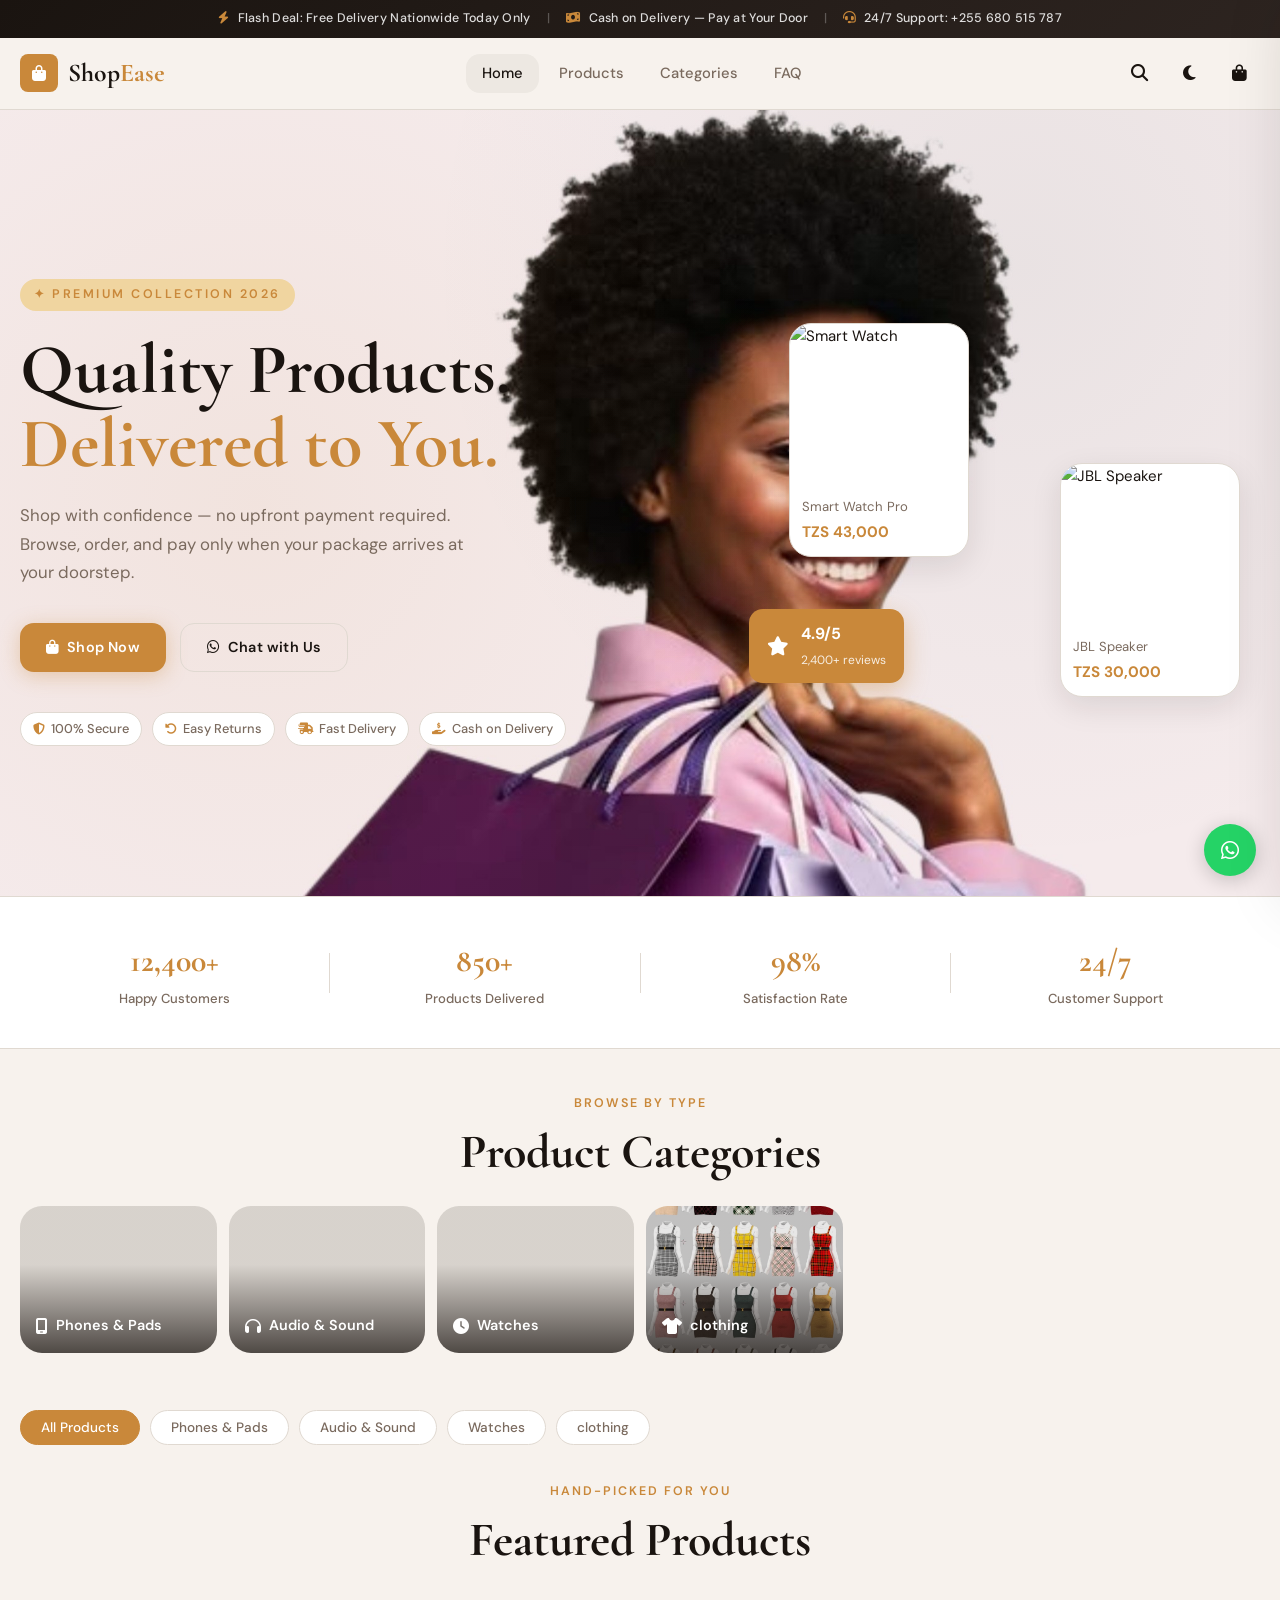
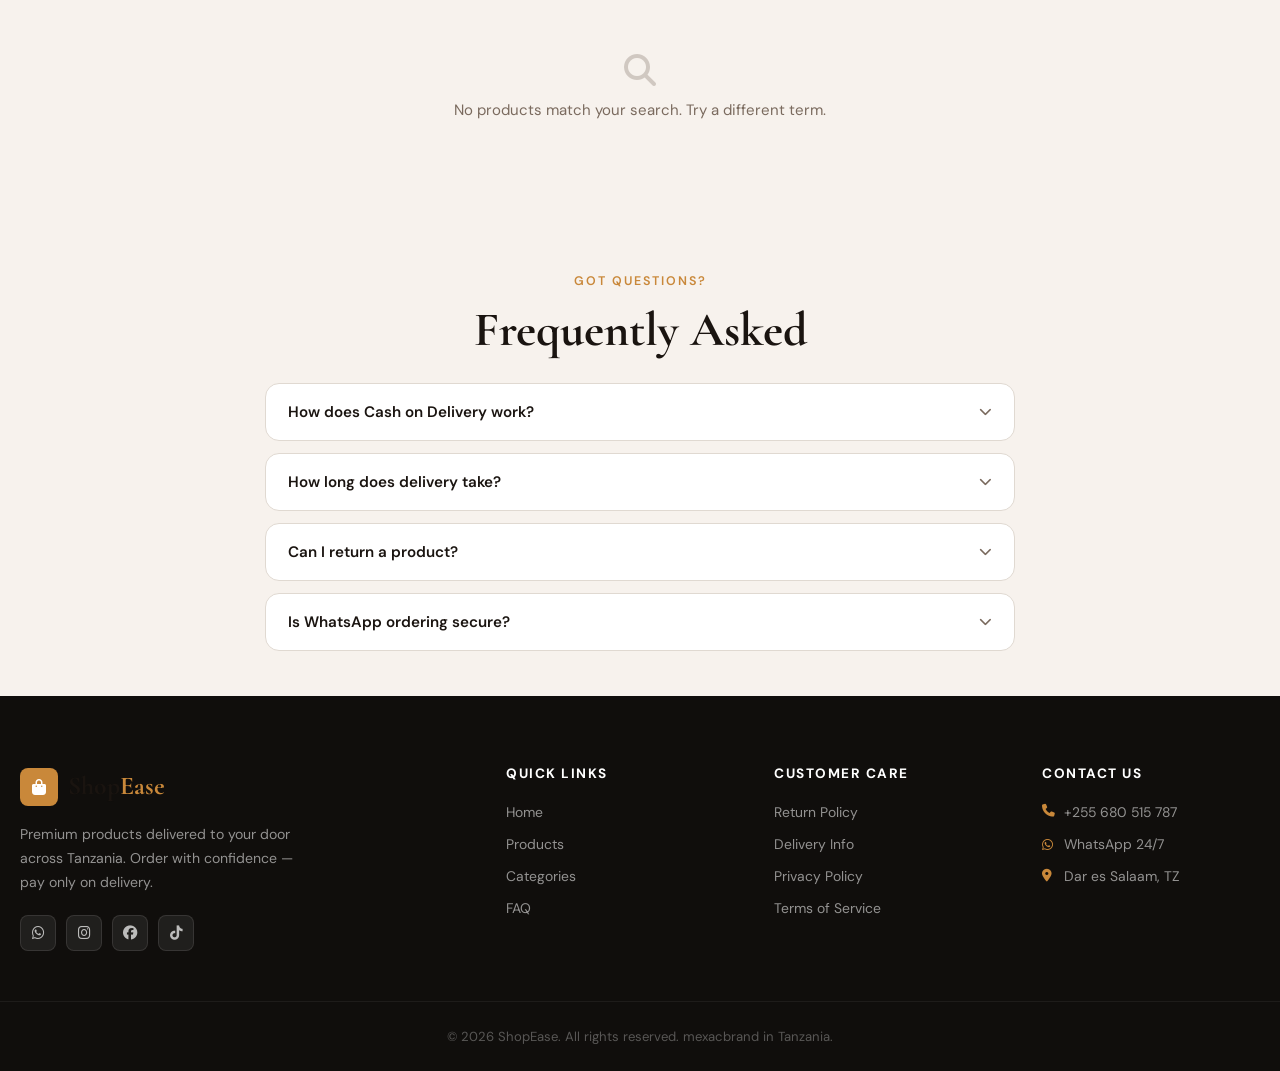
==== commit 6bca6e3e: "Update index.html" ====
--- a/index.html
+++ b/index.html
@@ -358,7 +358,7 @@
     </div>
   </footer>
 
-  <script src="products.js"></script>
+
 
   <script src="script.js"></script>
 </body>
